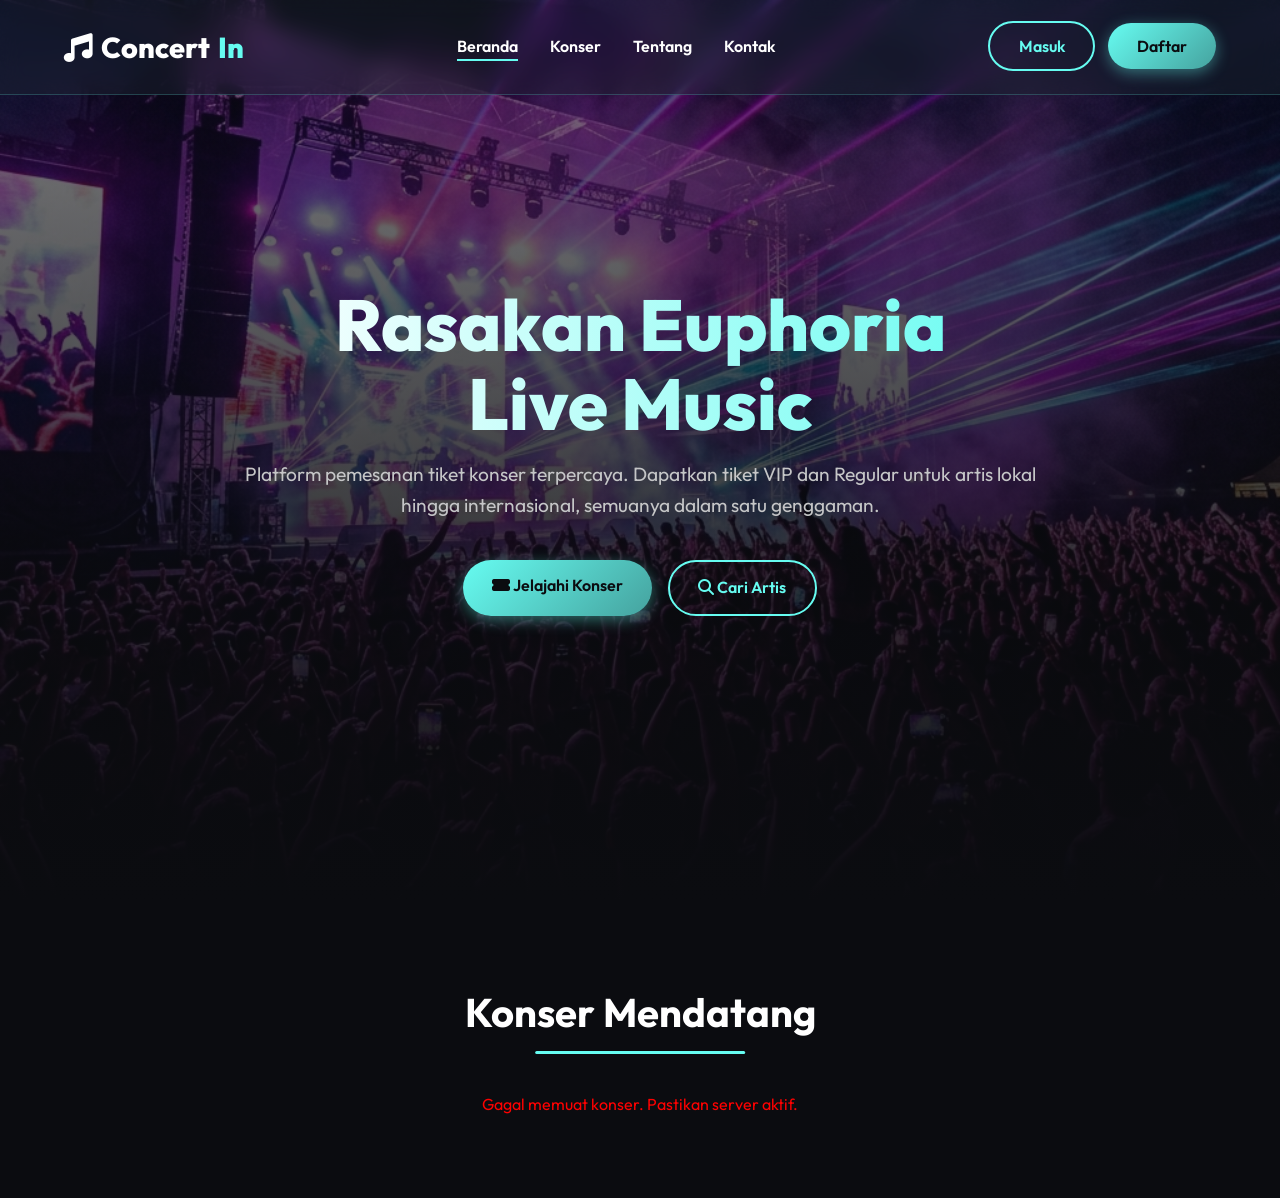
==== frontend/index.html @ efd1dac3 "Initial commit" ====
<!DOCTYPE html>
<html lang="id">
<head>
    <meta charset="UTF-8">
    <meta name="viewport" content="width=device-width, initial-scale=1.0">
    <meta name="description" content="Sistem Pemesanan Tiket Konser Terbaik. Temukan dan pesan tiket konser artis favoritmu dengan mudah dan cepat.">
    <title>ConcertIn | Book Your Next Live Experience</title>
    <link rel="stylesheet" href="styles.css">
    <!-- FontAwesome for Icons -->
    <link rel="stylesheet" href="https://cdnjs.cloudflare.com/ajax/libs/font-awesome/6.4.0/css/all.min.css">
</head>
<body>

    <!-- Navbar -->
    <nav id="navbar">
        <a href="#" class="logo">
            <i class="fas fa-music"></i> Concert<span>In</span>
        </a>
        <ul class="nav-links">
            <li><a href="#" class="active">Beranda</a></li>
            <li><a href="#concerts">Konser</a></li>
            <li><a href="tentang.html">Tentang</a></li>
            <li><a href="kontak.html">Kontak</a></li>
        </ul>
        <div class="nav-actions" id="navActions">
            <a href="login.html" class="btn btn-outline" style="margin-right: 10px;">Masuk</a>
            <a href="register.html" class="btn btn-primary">Daftar</a>
        </div>
    </nav>

    <!-- Hero Section -->
    <header class="hero">
        <img src="assets/hero.png" alt="Live Concert Audience with Neon Lights" class="hero-bg">
        <div class="hero-overlay"></div>
        <div class="hero-content">
            <h1>Rasakan Euphoria<br>Live Music</h1>
            <p>Platform pemesanan tiket konser terpercaya. Dapatkan tiket VIP dan Regular untuk artis lokal hingga internasional, semuanya dalam satu genggaman.</p>
            <div class="hero-btns">
                <a href="#concerts" class="btn btn-primary"><i class="fas fa-ticket-alt"></i> Jelajahi Konser</a>
                <a href="#" class="btn btn-outline"><i class="fas fa-search"></i> Cari Artis</a>
            </div>
        </div>
    </header>

    <!-- Main Content -->
    <main>
        <!-- Concerts Section -->
        <section id="concerts" class="concerts">
            <h2 class="section-title">Konser Mendatang</h2>
            <div class="concert-grid" id="concertGrid">
                <!-- Concert cards will be injected here by script.js -->
            </div>
        </section>
    </main>

    <script src="script.js"></script>
</body>
</html>
---- frontend/styles.css ----
@import url('https://fonts.googleapis.com/css2?family=Outfit:wght@300;400;600;700;800&display=swap');

:root {
    --bg-main: #0b0c10;
    --bg-secondary: #1f2833;
    --accent: #66fcf1;
    --accent-dark: #45a29e;
    --text-primary: #ffffff;
    --text-secondary: #c5c6c7;
    --glass-bg: rgba(31, 40, 51, 0.4);
    --glass-border: rgba(102, 252, 241, 0.2);
}

* {
    margin: 0;
    padding: 0;
    box-sizing: border-box;
}

body {
    font-family: 'Outfit', sans-serif;
    background-color: var(--bg-main);
    color: var(--text-primary);
    line-height: 1.6;
    overflow-x: hidden;
}

/* Glassmorphism Navbar */
nav {
    position: fixed;
    width: 100%;
    top: 0;
    z-index: 1000;
    padding: 1.5rem 5%;
    display: flex;
    justify-content: space-between;
    align-items: center;
    background: var(--glass-bg);
    backdrop-filter: blur(12px);
    -webkit-backdrop-filter: blur(12px);
    border-bottom: 1px solid var(--glass-border);
    transition: all 0.3s ease;
}

.logo {
    font-size: 1.8rem;
    font-weight: 800;
    color: var(--text-primary);
    text-decoration: none;
    display: flex;
    align-items: center;
    gap: 0.5rem;
}

.logo span {
    color: var(--accent);
}

.nav-links {
    display: flex;
    gap: 2rem;
    list-style: none;
}

.nav-links a {
    color: var(--text-primary);
    text-decoration: none;
    font-weight: 600;
    transition: color 0.3s ease;
    position: relative;
}

.nav-links a::after {
    content: '';
    position: absolute;
    bottom: -5px;
    left: 0;
    width: 0;
    height: 2px;
    background: var(--accent);
    transition: width 0.3s ease;
}

.nav-links a:hover::after, .nav-links a.active::after {
    width: 100%;
}

.nav-links a:hover {
    color: var(--accent);
}

.btn {
    padding: 0.8rem 1.8rem;
    border-radius: 30px;
    border: none;
    font-weight: 600;
    font-size: 1rem;
    cursor: pointer;
    transition: all 0.3s ease;
    text-decoration: none;
    font-family: 'Outfit', sans-serif;
}

.btn-primary {
    background: linear-gradient(135deg, var(--accent), var(--accent-dark));
    color: var(--bg-main);
    box-shadow: 0 4px 15px rgba(102, 252, 241, 0.4);
}

.btn-primary:hover {
    transform: translateY(-3px);
    box-shadow: 0 6px 20px rgba(102, 252, 241, 0.6);
}

.btn-outline {
    background: transparent;
    color: var(--accent);
    border: 2px solid var(--accent);
}

.btn-outline:hover {
    background: rgba(102, 252, 241, 0.1);
    transform: translateY(-3px);
}

/* Hero Section */
.hero {
    height: 100vh;
    display: flex;
    align-items: center;
    justify-content: center;
    position: relative;
    padding: 0 5%;
    overflow: hidden;
}

.hero-bg {
    position: absolute;
    top: 0;
    left: 0;
    width: 100%;
    height: 100%;
    object-fit: cover;
    z-index: -2;
    opacity: 0.7;
}

.hero-overlay {
    position: absolute;
    top: 0;
    left: 0;
    width: 100%;
    height: 100%;
    background: linear-gradient(to bottom, rgba(11, 12, 16, 0.3), var(--bg-main));
    z-index: -1;
}

.hero-content {
    max-width: 800px;
    text-align: center;
    z-index: 1;
    animation: fadeInUp 1s ease-out;
}

.hero h1 {
    font-size: 4.5rem;
    font-weight: 800;
    margin-bottom: 1rem;
    line-height: 1.1;
    background: linear-gradient(to right, #fff, var(--accent));
    -webkit-background-clip: text;
    -webkit-text-fill-color: transparent;
}

.hero p {
    font-size: 1.2rem;
    color: var(--text-secondary);
    margin-bottom: 2.5rem;
}

.hero-btns {
    display: flex;
    gap: 1rem;
    justify-content: center;
}

/* Upcoming Concerts Section */
.concerts {
    padding: 5rem 5%;
}

.section-title {
    font-size: 2.5rem;
    margin-bottom: 3rem;
    text-align: center;
    position: relative;
    display: inline-block;
    left: 50%;
    transform: translateX(-50%);
}

.section-title::after {
    content: '';
    position: absolute;
    bottom: -10px;
    left: 50%;
    transform: translateX(-50%);
    width: 60%;
    height: 3px;
    background: var(--accent);
    border-radius: 2px;
}

.concert-grid {
    display: grid;
    grid-template-columns: repeat(auto-fit, minmax(300px, 1fr));
    gap: 2rem;
}

/* Glassmorphism Card */
.concert-card {
    background: var(--glass-bg);
    border: 1px solid var(--glass-border);
    border-radius: 15px;
    padding: 2rem;
    backdrop-filter: blur(10px);
    transition: all 0.4s ease;
    position: relative;
    overflow: hidden;
    cursor: pointer;
}

.concert-card::before {
    content: '';
    position: absolute;
    top: 0;
    left: -100%;
    width: 100%;
    height: 100%;
    background: linear-gradient(90deg, transparent, rgba(255, 255, 255, 0.05), transparent);
    transition: left 0.5s ease;
}

.concert-card:hover {
    transform: translateY(-10px);
    box-shadow: 0 10px 30px rgba(0, 0, 0, 0.5);
    border-color: var(--accent);
}

.concert-card:hover::before {
    left: 100%;
}

.date-badge {
    position: absolute;
    top: 1.5rem;
    right: 1.5rem;
    background: rgba(102, 252, 241, 0.1);
    color: var(--accent);
    padding: 0.5rem 1rem;
    border-radius: 8px;
    font-weight: 700;
    font-size: 0.9rem;
    border: 1px solid var(--accent-dark);
}

.concert-genre {
    color: var(--accent-dark);
    font-size: 0.9rem;
    font-weight: 600;
    text-transform: uppercase;
    letter-spacing: 1px;
    margin-bottom: 0.5rem;
    display: block;
}

.concert-title {
    font-size: 1.8rem;
    margin-bottom: 1rem;
    color: var(--text-primary);
}

.concert-artists {
    color: var(--text-secondary);
    margin-bottom: 1.5rem;
    font-size: 1rem;
    display: flex;
    align-items: center;
    gap: 0.5rem;
}

.concert-venue {
    font-size: 0.9rem;
    color: #888;
    display: flex;
    align-items: center;
    gap: 0.5rem;
    margin-bottom: 2rem;
}

.card-footer {
    display: flex;
    justify-content: space-between;
    align-items: center;
    border-top: 1px solid rgba(255, 255, 255, 0.1);
    padding-top: 1.5rem;
}

.status {
    display: inline-block;
    padding: 0.3rem 0.8rem;
    border-radius: 20px;
    font-size: 0.8rem;
    font-weight: 600;
}

.status.upcoming {
    background: rgba(102, 252, 241, 0.1);
    color: var(--accent);
}

/* Animations */
@keyframes fadeInUp {
    from {
        opacity: 0;
        transform: translateY(30px);
    }
    to {
        opacity: 1;
        transform: translateY(0);
    }
}

/* Responsive */
@media (max-width: 768px) {
    .hero h1 {
        font-size: 3rem;
    }
    .nav-links {
        display: none; /* In a real app, add a hamburger menu */
    }
    .hero-btns {
        flex-direction: column;
    }
}

/* Auth Pages */
.auth-container {
    min-height: 100vh;
    display: flex;
    align-items: center;
    justify-content: center;
    padding: 2rem;
    position: relative;
    z-index: 1;
}
.auth-card {
    background: var(--glass-bg);
    border: 1px solid var(--glass-border);
    border-radius: 20px;
    padding: 3rem;
    width: 100%;
    max-width: 450px;
    backdrop-filter: blur(15px);
    box-shadow: 0 15px 35px rgba(0,0,0,0.5);
}
.auth-card h2 {
    font-size: 2rem;
    margin-bottom: 2rem;
    text-align: center;
    color: var(--accent);
}
.form-group {
    margin-bottom: 1.5rem;
}
.form-group label {
    display: block;
    margin-bottom: 0.5rem;
    color: var(--text-secondary);
}
.form-control {
    width: 100%;
    padding: 1rem;
    background: rgba(0,0,0,0.3);
    border: 1px solid rgba(255,255,255,0.1);
    border-radius: 10px;
    color: white;
    font-family: inherit;
    transition: all 0.3s;
}
.form-control:focus {
    outline: none;
    border-color: var(--accent);
    box-shadow: 0 0 10px rgba(102,252,241,0.2);
}

/* Detail Page */
.detail-hero {
    margin-top: 80px;
    padding: 4rem 5%;
    display: flex;
    gap: 3rem;
    background: linear-gradient(to bottom, var(--bg-secondary), var(--bg-main));
    border-bottom: 1px solid var(--glass-border);
}
.detail-info {
    flex: 1;
}
.detail-info h1 {
    font-size: 3.5rem;
    color: var(--text-primary);
    margin-bottom: 1rem;
    text-shadow: 0 2px 10px rgba(0,0,0,0.5);
}

/* Tickets / Checkout */
.checkout-grid {
    display: grid;
    grid-template-columns: 2fr 1fr;
    gap: 2rem;
    padding: 2rem 5%;
}
.summary-card, .payment-card {
    background: var(--glass-bg);
    border: 1px solid var(--glass-border);
    border-radius: 15px;
    padding: 2rem;
}

@media (max-width: 768px) {
    .checkout-grid {
        grid-template-columns: 1fr;
    }
    .detail-hero {
        flex-direction: column;
    }
}
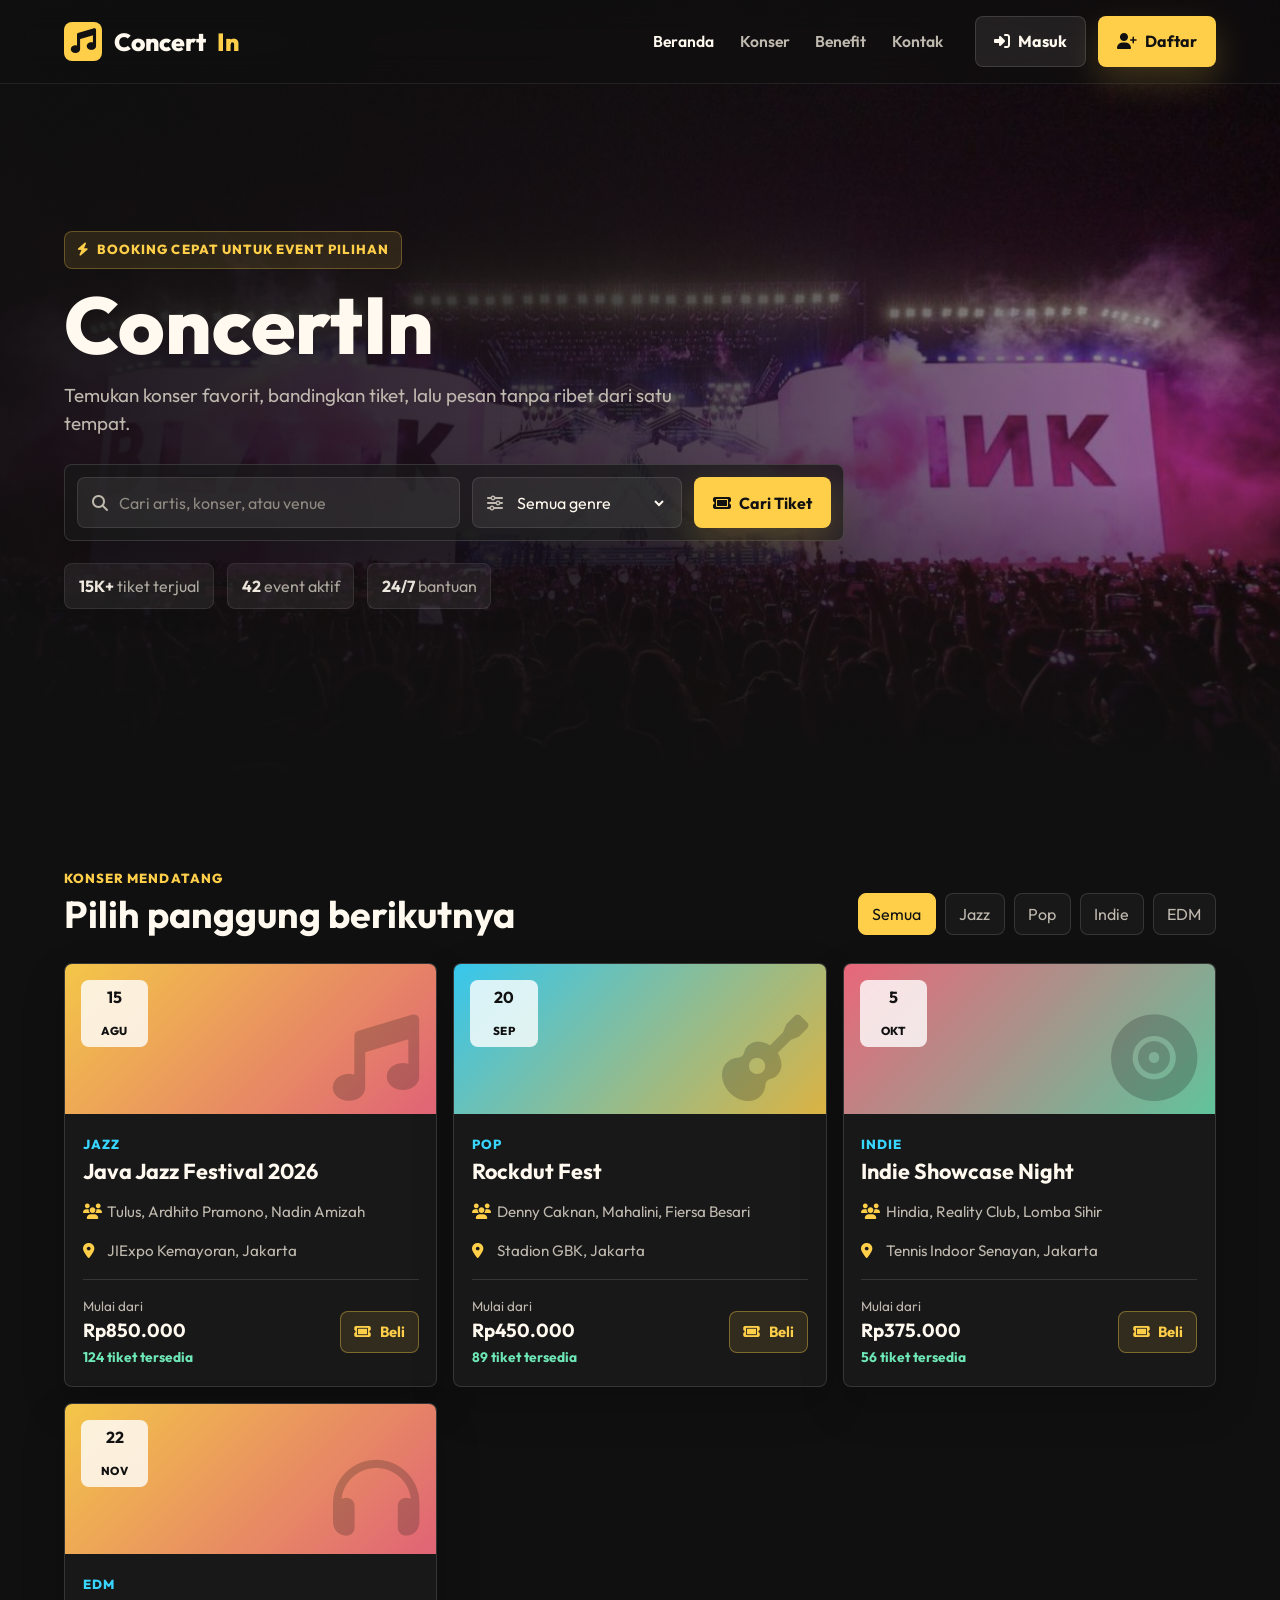
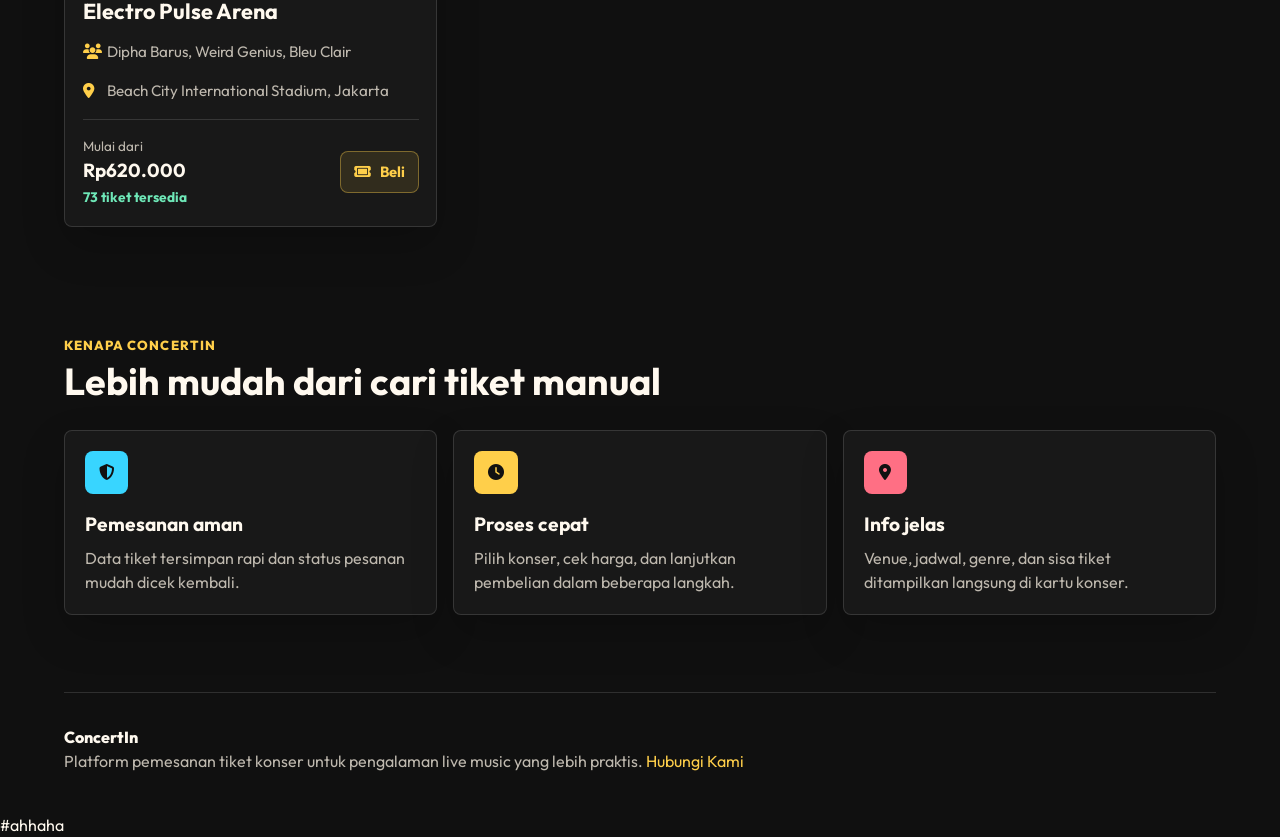
==== commit 0c3f0c7e: "baruu bauru" ====
--- a/frontend/index.html
+++ b/frontend/index.html
@@ -3,56 +3,126 @@
 <head>
     <meta charset="UTF-8">
     <meta name="viewport" content="width=device-width, initial-scale=1.0">
-    <meta name="description" content="Sistem Pemesanan Tiket Konser Terbaik. Temukan dan pesan tiket konser artis favoritmu dengan mudah dan cepat.">
-    <title>ConcertIn | Book Your Next Live Experience</title>
+    <meta name="description" content="ConcertIn membantu kamu menemukan dan memesan tiket konser dengan cepat, aman, dan nyaman.">
+    <title>ConcertIn | Tiket Konser Favoritmu</title>
     <link rel="stylesheet" href="styles.css">
-    <!-- FontAwesome for Icons -->
     <link rel="stylesheet" href="https://cdnjs.cloudflare.com/ajax/libs/font-awesome/6.4.0/css/all.min.css">
 </head>
-<body>
+<body data-page="home">
+    <nav class="site-nav" id="navbar">
+        <a href="index.html" class="logo" aria-label="ConcertIn">
+            <span class="logo-mark"><i class="fas fa-music"></i></span>
+            Concert<span>In</span>
+        </a>
 
-    <!-- Navbar -->
-    <nav id="navbar">
-        <a href="#" class="logo">
-            <i class="fas fa-music"></i> Concert<span>In</span>
-        </a>
-        <ul class="nav-links">
-            <li><a href="#" class="active">Beranda</a></li>
-            <li><a href="#concerts">Konser</a></li>
-            <li><a href="tentang.html">Tentang</a></li>
-            <li><a href="kontak.html">Kontak</a></li>
-        </ul>
-        <div class="nav-actions" id="navActions">
-            <a href="login.html" class="btn btn-outline" style="margin-right: 10px;">Masuk</a>
-            <a href="register.html" class="btn btn-primary">Daftar</a>
+        <button class="nav-toggle" id="navToggle" aria-label="Buka menu" aria-expanded="false">
+            <i class="fas fa-bars"></i>
+        </button>
+
+        <div class="nav-menu" id="navMenu">
+            <ul class="nav-links">
+                <li><a href="index.html" class="active">Beranda</a></li>
+                <li><a href="#concerts">Konser</a></li>
+                <li><a href="#benefits">Benefit</a></li>
+                <li><a href="contact.html">Kontak</a></li>
+            </ul>
+            <div class="nav-actions">
+                <!-- Dynamically rendered by NavbarRenderer -->
+                <button class="btn btn-ghost" onclick="window.location.href='login.html'">
+                    <i class="fas fa-right-to-bracket"></i> Masuk
+                </button>
+                <button class="btn btn-primary" onclick="window.location.href='register.html'">
+                    <i class="fas fa-user-plus"></i> Daftar
+                </button>
+            </div>
         </div>
     </nav>
 
-    <!-- Hero Section -->
     <header class="hero">
-        <img src="assets/hero.png" alt="Live Concert Audience with Neon Lights" class="hero-bg">
-        <div class="hero-overlay"></div>
+        <img src="assets/bp.jpg" alt="Penonton konser dengan pencahayaan panggung" class="hero-bg">
         <div class="hero-content">
-            <h1>Rasakan Euphoria<br>Live Music</h1>
-            <p>Platform pemesanan tiket konser terpercaya. Dapatkan tiket VIP dan Regular untuk artis lokal hingga internasional, semuanya dalam satu genggaman.</p>
-            <div class="hero-btns">
-                <a href="#concerts" class="btn btn-primary"><i class="fas fa-ticket-alt"></i> Jelajahi Konser</a>
-                <a href="#" class="btn btn-outline"><i class="fas fa-search"></i> Cari Artis</a>
+            <p class="eyebrow"><i class="fas fa-bolt"></i> Booking cepat untuk event pilihan</p>
+            <h1>ConcertIn</h1>
+            <p class="hero-copy">Temukan konser favorit, bandingkan tiket, lalu pesan tanpa ribet dari satu tempat.</p>
+
+            <form class="search-panel" id="searchForm">
+                <label class="sr-only" for="searchInput">Cari artis atau konser</label>
+                <div class="field field-wide">
+                    <i class="fas fa-magnifying-glass"></i>
+                    <input id="searchInput" type="search" placeholder="Cari artis, konser, atau venue">
+                </div>
+
+                <label class="sr-only" for="genreFilter">Genre</label>
+                <div class="field">
+                    <i class="fas fa-sliders"></i>
+                    <select id="genreFilter">
+                        <option value="all">Semua genre</option>
+                    </select>
+                </div>
+
+                <button class="btn btn-primary" type="submit">
+                    <i class="fas fa-ticket"></i>
+                    Cari Tiket
+                </button>
+            </form>
+
+            <div class="hero-stats" aria-label="Ringkasan ConcertIn">
+                <span><strong>15K+</strong> tiket terjual</span>
+                <span><strong>42</strong> event aktif</span>
+                <span><strong>24/7</strong> bantuan</span>
             </div>
         </div>
     </header>
 
-    <!-- Main Content -->
     <main>
-        <!-- Concerts Section -->
-        <section id="concerts" class="concerts">
-            <h2 class="section-title">Konser Mendatang</h2>
-            <div class="concert-grid" id="concertGrid">
-                <!-- Concert cards will be injected here by script.js -->
+        <section id="concerts" class="section concerts">
+            <div class="section-header">
+                <div>
+                    <p class="section-kicker">Konser Mendatang</p>
+                    <h2>Pilih panggung berikutnya</h2>
+                </div>
+                <div class="filter-tabs" id="filterTabs" aria-label="Filter genre konser"></div>
+            </div>
+
+            <div class="concert-grid" id="concertGrid"></div>
+            <p class="empty-state" id="emptyState">Konser tidak ditemukan. Coba kata kunci atau genre lain.</p>
+        </section>
+
+        <section id="benefits" class="section benefits">
+            <div class="section-header">
+                <div>
+                    <p class="section-kicker">Kenapa ConcertIn</p>
+                    <h2>Lebih mudah dari cari tiket manual</h2>
+                </div>
+            </div>
+
+            <div class="benefit-grid">
+                <article>
+                    <i class="fas fa-shield-halved"></i>
+                    <h3>Pemesanan aman</h3>
+                    <p>Data tiket tersimpan rapi dan status pesanan mudah dicek kembali.</p>
+                </article>
+                <article>
+                    <i class="fas fa-clock"></i>
+                    <h3>Proses cepat</h3>
+                    <p>Pilih konser, cek harga, dan lanjutkan pembelian dalam beberapa langkah.</p>
+                </article>
+                <article>
+                    <i class="fas fa-location-dot"></i>
+                    <h3>Info jelas</h3>
+                    <p>Venue, jadwal, genre, dan sisa tiket ditampilkan langsung di kartu konser.</p>
+                </article>
             </div>
         </section>
     </main>
 
+    <footer id="contact">
+        <span>ConcertIn</span>
+        <p>Platform pemesanan tiket konser untuk pengalaman live music yang lebih praktis. <a href="contact.html">Hubungi Kami</a></p>
+    </footer>
+
     <script src="script.js"></script>
 </body>
 </html>
+
+#ahhaha
--- a/frontend/styles.css
+++ b/frontend/styles.css
@@ -1,437 +1,232 @@
-@import url('https://fonts.googleapis.com/css2?family=Outfit:wght@300;400;600;700;800&display=swap');
+@import url('https://fonts.googleapis.com/css2?family=Outfit:wght@300;400;500;600;700;800&display=swap');
 
 :root {
-    --bg-main: #0b0c10;
-    --bg-secondary: #1f2833;
-    --accent: #66fcf1;
-    --accent-dark: #45a29e;
-    --text-primary: #ffffff;
-    --text-secondary: #c5c6c7;
-    --glass-bg: rgba(31, 40, 51, 0.4);
-    --glass-border: rgba(102, 252, 241, 0.2);
+    --bg: #101010;
+    --surface: #181818;
+    --surface-soft: rgba(24, 24, 24, 0.76);
+    --surface-strong: #22201d;
+    --line: rgba(255, 255, 255, 0.13);
+    --border: rgba(255, 255, 255, 0.13);
+    --text: #fff9ef;
+    --text-secondary: #beb8ae;
+    --muted: #beb8ae;
+    --primary: #ffcf4a;
+    --accent: #ffcf4a;
+    --accent-2: #38d5ff;
+    --accent-3: #ff6f84;
+    --success: #6ee7b7;
+    --danger: #ff6f84;
+    --shadow: 0 24px 60px rgba(0, 0, 0, 0.36);
+    --shadow-md: 0 12px 32px rgba(0,0,0,0.28);
+    --radius-md: 8px;
+    --radius-lg: 12px;
 }
 
-* {
-    margin: 0;
-    padding: 0;
-    box-sizing: border-box;
+*{box-sizing:border-box;margin:0;padding:0}
+html{scroll-behavior:smooth}
+body{min-height:100vh;background:var(--bg);color:var(--text);font-family:'Outfit',sans-serif;line-height:1.5;overflow-x:hidden}
+button,input,select,textarea{font:inherit}
+button,a{-webkit-tap-highlight-color:transparent}
+a{color:var(--accent);text-decoration:none}
+a:hover{text-decoration:underline}
+
+.sr-only{position:absolute;width:1px;height:1px;padding:0;margin:-1px;overflow:hidden;clip:rect(0,0,0,0);white-space:nowrap;border:0}
+
+/* ── NAV ─────────────────────────────── */
+.site-nav{position:fixed;inset:0 0 auto;z-index:20;display:flex;align-items:center;justify-content:space-between;gap:1.25rem;padding:1rem 5%;background:rgba(16,16,16,0.58);border-bottom:1px solid rgba(255,255,255,0.08);backdrop-filter:blur(16px);transition:background .24s,box-shadow .24s}
+.site-nav.scrolled{background:rgba(16,16,16,0.92);box-shadow:0 12px 32px rgba(0,0,0,0.28)}
+.logo,.nav-links a,.btn{color:inherit;text-decoration:none}
+.logo{display:inline-flex;align-items:center;gap:.7rem;font-size:1.55rem;font-weight:800}
+.logo>span:not(.logo-mark){color:var(--accent)}
+.logo .logo-mark{display:grid;place-items:center;width:2.4rem;height:2.4rem;color:#111;background:var(--accent);border-radius:8px}
+.btn-back-nav{display:grid;place-items:center;width:2.4rem;height:2.4rem;border-radius:50%;background:rgba(255,255,255,0.08);color:var(--text);text-decoration:none;transition:background .2s,color .2s;flex-shrink:0}
+.btn-back-nav:hover{background:var(--accent);color:#111}
+.nav-menu{display:flex;align-items:center;gap:2rem}
+.nav-links,.nav-actions,.hero-stats,.filter-tabs,.card-meta,.ticket-row{display:flex;align-items:center}
+.nav-links{gap:1.6rem;list-style:none}
+.nav-links a{color:var(--muted);font-size:.98rem;font-weight:600;transition:color .2s}
+.nav-links a:hover,.nav-links a.active{color:var(--text)}
+.nav-actions{gap:.75rem}
+.nav-toggle{display:none;width:2.7rem;height:2.7rem;color:var(--text);background:rgba(255,255,255,0.08);border:1px solid var(--line);border-radius:8px;cursor:pointer}
+
+/* User greeting in nav */
+.nav-user{display:flex;align-items:center;gap:.75rem}
+.nav-user-name{color:var(--accent);font-weight:600;font-size:.95rem}
+
+/* ── BUTTONS ─────────────────────────── */
+.btn{display:inline-flex;align-items:center;justify-content:center;gap:.55rem;min-height:2.8rem;padding:.78rem 1.1rem;border:1px solid transparent;border-radius:8px;font-weight:700;cursor:pointer;transition:transform .2s,border-color .2s,background .2s}
+.btn:hover{transform:translateY(-2px)}
+.btn-primary{color:#111;background:var(--accent);box-shadow:0 14px 34px rgba(255,207,74,0.2)}
+.btn-ghost{color:var(--text);background:rgba(255,255,255,0.08);border-color:var(--line)}
+.btn-soft{color:var(--accent);background:rgba(255,207,74,0.11);border-color:rgba(255,207,74,0.38)}
+.btn-danger{color:#fff;background:var(--danger);border-color:var(--danger)}
+.btn-success{color:#111;background:var(--success);border-color:var(--success)}
+.btn-sm{min-height:2.4rem;padding:.56rem .82rem;font-size:.92rem}
+.btn-block{width:100%;justify-content:center;padding:1rem;font-size:1.1rem}
+.btn:disabled{opacity:.5;cursor:not-allowed;transform:none}
+
+/* ── HERO ────────────────────────────── */
+.hero{position:relative;display:flex;align-items:center;min-height:88svh;padding:7rem 5% 4rem;overflow:hidden;isolation:isolate}
+.hero-bg{position:absolute;inset:0;z-index:-2;width:100%;height:100%;object-fit:cover}
+.hero::after{content:'';position:absolute;inset:0;z-index:-1;background:linear-gradient(90deg,rgba(16,16,16,0.94) 0%,rgba(16,16,16,0.75) 48%,rgba(16,16,16,0.3) 100%),linear-gradient(0deg,var(--bg) 0%,rgba(16,16,16,0.08) 40%)}
+.hero-content{width:min(100%,780px);animation:fadeInUp .72s ease both}
+.eyebrow,.section-kicker,.genre-pill{color:var(--accent);font-size:.82rem;font-weight:800;letter-spacing:.08em;text-transform:uppercase}
+.eyebrow{display:inline-flex;align-items:center;gap:.5rem;margin-bottom:1rem;padding:.52rem .75rem;background:rgba(255,207,74,0.11);border:1px solid rgba(255,207,74,0.28);border-radius:8px}
+.hero h1{margin-bottom:1rem;font-size:5rem;line-height:1;font-weight:800}
+.hero-copy{width:min(100%,640px);color:var(--muted);font-size:1.18rem;margin-bottom:1.65rem}
+
+/* ── SEARCH ──────────────────────────── */
+.search-panel{display:grid;grid-template-columns:minmax(240px,1fr) minmax(170px,.55fr) auto;gap:.75rem;width:min(100%,900px);padding:.75rem;background:var(--surface-soft);border:1px solid var(--line);border-radius:8px;box-shadow:var(--shadow);backdrop-filter:blur(16px)}
+.field{display:flex;align-items:center;gap:.65rem;min-height:3.1rem;padding:0 .9rem;color:var(--muted);background:rgba(255,255,255,0.07);border:1px solid rgba(255,255,255,0.1);border-radius:8px}
+.field input,.field select{width:100%;color:var(--text);background:transparent;border:0;outline:0}
+.field select option{color:#111}
+.field input::placeholder{color:#8f8a82}
+.hero-stats{flex-wrap:wrap;gap:.8rem;margin-top:1.4rem;color:var(--muted)}
+.hero-stats span{padding:.62rem .85rem;background:rgba(255,255,255,0.07);border:1px solid rgba(255,255,255,0.09);border-radius:8px}
+.hero-stats strong{color:var(--text)}
+
+/* ── SECTIONS ────────────────────────── */
+.section{width:min(1180px,90%);margin:0 auto;padding:4.8rem 0}
+.section-header{display:flex;align-items:end;justify-content:space-between;gap:1.5rem;margin-bottom:1.7rem}
+.section h2{margin-top:.35rem;font-size:2.35rem;line-height:1.1}
+.filter-tabs{flex-wrap:wrap;justify-content:flex-end;gap:.55rem}
+.filter-tab{min-height:2.4rem;padding:.5rem .85rem;color:var(--muted);background:var(--surface);border:1px solid var(--line);border-radius:8px;cursor:pointer}
+.filter-tab.active{color:#111;background:var(--accent);border-color:var(--accent)}
+
+/* ── CONCERT GRID ────────────────────── */
+.concert-grid{display:grid;grid-template-columns:repeat(3,minmax(0,1fr));gap:1rem}
+.concert-card,.benefit-grid article{background:var(--surface);border:1px solid var(--line);border-radius:8px;box-shadow:0 18px 44px rgba(0,0,0,0.2)}
+.concert-card{display:grid;min-height:100%;overflow:hidden;transition:transform .2s,border-color .2s}
+.concert-card:hover{transform:translateY(-5px);border-color:rgba(255,207,74,0.55)}
+.card-top{position:relative;min-height:150px;padding:1rem;background:linear-gradient(135deg,rgba(255,207,74,0.95),rgba(255,111,132,0.86)),var(--surface-strong)}
+.card-top.alt-1{background:linear-gradient(135deg,rgba(56,213,255,0.92),rgba(255,207,74,0.84)),var(--surface-strong)}
+.card-top.alt-2{background:linear-gradient(135deg,rgba(255,111,132,0.9),rgba(110,231,183,0.82)),var(--surface-strong)}
+.card-top i{position:absolute;right:1.1rem;bottom:.75rem;color:rgba(17,17,17,0.22);font-size:5.4rem}
+.concert-date{display:inline-grid;place-items:center;width:4.2rem;min-height:4.2rem;color:#111;background:rgba(255,255,255,0.8);border-radius:8px;font-weight:800;text-align:center;line-height:1.05}
+.concert-date small{font-size:.72rem;letter-spacing:.05em;text-transform:uppercase}
+.card-body{display:grid;gap:1rem;padding:1.1rem}
+.genre-pill{color:var(--accent-2)}
+.concert-title{margin-top:.25rem;font-size:1.35rem;line-height:1.2}
+.card-meta{align-items:flex-start;gap:.55rem;color:var(--muted);font-size:.95rem}
+.card-meta i{width:1rem;margin-top:.18rem;color:var(--accent)}
+.ticket-row{justify-content:space-between;gap:.75rem;padding-top:1rem;border-top:1px solid var(--line)}
+.price{display:grid;color:var(--muted);font-size:.84rem}
+.price strong{color:var(--text);font-size:1.18rem}
+.availability{color:var(--success);font-size:.86rem;font-weight:700}
+.empty-state{display:none;margin-top:1rem;padding:1rem;color:var(--muted);background:var(--surface);border:1px solid var(--line);border-radius:8px}
+.empty-state.show{display:block}
+
+/* ── BENEFITS ────────────────────────── */
+.benefits{padding-top:2rem}
+.benefit-grid{display:grid;grid-template-columns:repeat(3,minmax(0,1fr));gap:1rem}
+.benefit-grid article{padding:1.25rem}
+.benefit-grid i{display:grid;place-items:center;width:2.7rem;height:2.7rem;margin-bottom:1rem;color:#111;background:var(--accent-2);border-radius:8px}
+.benefit-grid article:nth-child(2) i{background:var(--accent)}
+.benefit-grid article:nth-child(3) i{background:var(--accent-3)}
+.benefit-grid h3{margin-bottom:.45rem;font-size:1.2rem}
+.benefit-grid p,footer p{color:var(--muted)}
+
+/* ── FOOTER ──────────────────────────── */
+footer{width:min(1180px,90%);margin:0 auto;padding:2rem 0 2.5rem;color:var(--muted);border-top:1px solid var(--line)}
+footer span{color:var(--text);font-weight:800}
+
+/* ── AUTH PAGES ───────────────────────── */
+.auth-container{max-width:400px;margin:100px auto;padding:2rem;background:var(--surface);border-radius:var(--radius-lg);box-shadow:var(--shadow-md);border:1px solid var(--border);animation:fadeInUp .5s ease both}
+.auth-container h2{text-align:center;margin-bottom:1.5rem}
+.auth-container .field{margin-bottom:1rem;width:100%}
+.auth-container input{width:100%;padding-left:2.5rem}
+.auth-container .btn{width:100%;justify-content:center;margin-top:1rem}
+.auth-container p{text-align:center;margin-top:1rem;color:var(--text-secondary)}
+
+/* ── BOOKING PAGE ────────────────────── */
+.booking-container{max-width:600px;margin:100px auto;padding:2rem;background:var(--surface);border-radius:var(--radius-lg);box-shadow:var(--shadow-md);border:1px solid var(--border);animation:fadeInUp .5s ease both}
+.booking-container h2{margin-bottom:.5rem}
+.booking-container .concert-name{color:var(--primary);font-size:1.5rem;margin-bottom:2rem;font-weight:600}
+.field-group{margin-bottom:1.5rem}
+.field-group label{display:block;margin-bottom:.5rem;font-weight:500}
+.field-group select,.field-group input{width:100%;padding:.8rem;border-radius:var(--radius-md);border:1px solid var(--border);background:var(--bg);color:var(--text)}
+.summary{background:var(--bg);padding:1.5rem;border-radius:var(--radius-md);margin-bottom:1.5rem}
+.summary p{display:flex;justify-content:space-between;margin-bottom:.5rem}
+.summary .total{font-weight:700;font-size:1.2rem;color:var(--primary);border-top:1px solid var(--border);padding-top:.5rem;margin-top:.5rem}
+
+/* ── CONTACT PAGE ────────────────────── */
+.contact-page{max-width:700px;margin:100px auto;padding:2rem;animation:fadeInUp .5s ease both}
+.contact-page h1{font-size:2.5rem;margin-bottom:.5rem}
+.contact-page .subtitle{color:var(--muted);font-size:1.1rem;margin-bottom:2.5rem}
+.contact-card{background:var(--surface);border:1px solid var(--border);border-radius:var(--radius-lg);padding:2rem;margin-bottom:1.5rem;transition:border-color .2s}
+.contact-card:hover{border-color:rgba(255,207,74,0.4)}
+.contact-card-header{display:flex;align-items:center;gap:1rem;margin-bottom:1rem}
+.contact-card-header i{font-size:1.5rem;color:var(--accent);width:3rem;height:3rem;display:grid;place-items:center;background:rgba(255,207,74,0.1);border-radius:var(--radius-md)}
+.contact-card h3{font-size:1.2rem}
+.contact-card p{color:var(--muted);line-height:1.7}
+.contact-card a{color:var(--accent);font-weight:600}
+
+/* ── MY ORDERS PAGE ──────────────────── */
+.orders-page{max-width:800px;margin:100px auto;padding:2rem;animation:fadeInUp .5s ease both}
+.orders-page h1{font-size:2.2rem;margin-bottom:1.5rem}
+.order-card{background:var(--surface);border:1px solid var(--border);border-radius:var(--radius-lg);padding:1.5rem;margin-bottom:1rem;transition:border-color .2s}
+.order-card:hover{border-color:rgba(255,207,74,0.3)}
+.order-header{display:flex;justify-content:space-between;align-items:center;margin-bottom:1rem}
+.order-header h3{font-size:1.15rem}
+.order-status{padding:.3rem .8rem;border-radius:20px;font-size:.8rem;font-weight:700;text-transform:uppercase}
+.order-status.pending{background:rgba(255,207,74,0.15);color:var(--accent)}
+.order-status.paid{background:rgba(110,231,183,0.15);color:var(--success)}
+.order-status.cancelled{background:rgba(255,111,132,0.15);color:var(--danger)}
+.order-details{display:grid;grid-template-columns:1fr 1fr;gap:.5rem;color:var(--muted);font-size:.95rem;margin-bottom:1rem}
+.order-details span:nth-child(even){text-align:right;color:var(--text)}
+.order-actions{display:flex;gap:.75rem;padding-top:1rem;border-top:1px solid var(--border)}
+
+/* ── TOAST ────────────────────────────── */
+.toast-container{position:fixed;top:5rem;right:1.5rem;z-index:100;display:flex;flex-direction:column;gap:.5rem}
+.toast{padding:1rem 1.5rem;border-radius:var(--radius-md);font-weight:600;font-size:.95rem;animation:slideIn .3s ease;box-shadow:var(--shadow-md);max-width:380px}
+.toast.success{background:rgba(110,231,183,0.15);border:1px solid var(--success);color:var(--success)}
+.toast.error{background:rgba(255,111,132,0.15);border:1px solid var(--danger);color:var(--danger)}
+.toast.info{background:rgba(56,213,255,0.15);border:1px solid var(--accent-2);color:var(--accent-2)}
+
+/* ── LOGIN GUARD MODAL ───────────────── */
+.modal-overlay{position:fixed;inset:0;z-index:50;display:none;place-items:center;background:rgba(0,0,0,0.7);backdrop-filter:blur(6px)}
+.modal-overlay.active{display:grid}
+.modal{background:var(--surface);border:1px solid var(--border);border-radius:var(--radius-lg);padding:2.5rem;max-width:420px;width:90%;text-align:center;animation:fadeInUp .4s ease both}
+.modal i.modal-icon{font-size:3rem;color:var(--accent);margin-bottom:1rem}
+.modal h2{margin-bottom:.5rem;font-size:1.5rem}
+.modal p{color:var(--muted);margin-bottom:1.5rem}
+.modal-actions{display:flex;gap:.75rem;justify-content:center}
+
+/* ── LOADING SPINNER ─────────────────── */
+.spinner{width:2rem;height:2rem;border:3px solid var(--line);border-top-color:var(--accent);border-radius:50%;animation:spin .6s linear infinite;margin:2rem auto}
+
+/* ── ANIMATIONS ──────────────────────── */
+@keyframes fadeInUp{from{opacity:0;transform:translateY(18px)}to{opacity:1;transform:translateY(0)}}
+@keyframes slideIn{from{opacity:0;transform:translateX(30px)}to{opacity:1;transform:translateX(0)}}
+@keyframes spin{to{transform:rotate(360deg)}}
+
+/* ── RESPONSIVE ──────────────────────── */
+@media(max-width:960px){
+    .nav-toggle{display:grid;place-items:center}
+    .nav-menu{position:absolute;top:calc(100% + .7rem);right:5%;display:none;width:min(22rem,90vw);padding:1rem;background:rgba(24,24,24,0.96);border:1px solid var(--line);border-radius:8px;box-shadow:var(--shadow)}
+    .nav-menu.open,.nav-links,.nav-actions{display:grid}
+    .nav-menu.open{gap:1rem}
+    .nav-links,.nav-actions{width:100%}
+    .nav-actions .btn{width:100%}
+    .hero h1{font-size:4rem}
+    .search-panel,.concert-grid,.benefit-grid{grid-template-columns:1fr}
+    .section-header{align-items:flex-start;flex-direction:column}
+    .filter-tabs{justify-content:flex-start}
+    .order-details{grid-template-columns:1fr}
+    .order-details span:nth-child(even){text-align:left}
 }
-
-body {
-    font-family: 'Outfit', sans-serif;
-    background-color: var(--bg-main);
-    color: var(--text-primary);
-    line-height: 1.6;
-    overflow-x: hidden;
+@media(max-width:640px){
+    .site-nav{padding:.8rem 1rem}
+    .logo{font-size:1.28rem}
+    .logo-mark{width:2.1rem;height:2.1rem}
+    .hero{min-height:auto;padding:6rem 1rem 3rem}
+    .hero h1{font-size:3.15rem}
+    .hero-copy{font-size:1rem}
+    .search-panel{padding:.65rem}
+    .section{width:calc(100% - 2rem);padding:3.25rem 0}
+    .section h2{font-size:1.9rem}
+    .ticket-row,footer{align-items:flex-start;flex-direction:column}
+    .ticket-row .btn{width:100%}
+    .contact-page,.orders-page,.auth-container,.booking-container{margin-top:80px;margin-left:1rem;margin-right:1rem}
+    .modal-actions{flex-direction:column}
 }
-
-/* Glassmorphism Navbar */
-nav {
-    position: fixed;
-    width: 100%;
-    top: 0;
-    z-index: 1000;
-    padding: 1.5rem 5%;
-    display: flex;
-    justify-content: space-between;
-    align-items: center;
-    background: var(--glass-bg);
-    backdrop-filter: blur(12px);
-    -webkit-backdrop-filter: blur(12px);
-    border-bottom: 1px solid var(--glass-border);
-    transition: all 0.3s ease;
-}
-
-.logo {
-    font-size: 1.8rem;
-    font-weight: 800;
-    color: var(--text-primary);
-    text-decoration: none;
-    display: flex;
-    align-items: center;
-    gap: 0.5rem;
-}
-
-.logo span {
-    color: var(--accent);
-}
-
-.nav-links {
-    display: flex;
-    gap: 2rem;
-    list-style: none;
-}
-
-.nav-links a {
-    color: var(--text-primary);
-    text-decoration: none;
-    font-weight: 600;
-    transition: color 0.3s ease;
-    position: relative;
-}
-
-.nav-links a::after {
-    content: '';
-    position: absolute;
-    bottom: -5px;
-    left: 0;
-    width: 0;
-    height: 2px;
-    background: var(--accent);
-    transition: width 0.3s ease;
-}
-
-.nav-links a:hover::after, .nav-links a.active::after {
-    width: 100%;
-}
-
-.nav-links a:hover {
-    color: var(--accent);
-}
-
-.btn {
-    padding: 0.8rem 1.8rem;
-    border-radius: 30px;
-    border: none;
-    font-weight: 600;
-    font-size: 1rem;
-    cursor: pointer;
-    transition: all 0.3s ease;
-    text-decoration: none;
-    font-family: 'Outfit', sans-serif;
-}
-
-.btn-primary {
-    background: linear-gradient(135deg, var(--accent), var(--accent-dark));
-    color: var(--bg-main);
-    box-shadow: 0 4px 15px rgba(102, 252, 241, 0.4);
-}
-
-.btn-primary:hover {
-    transform: translateY(-3px);
-    box-shadow: 0 6px 20px rgba(102, 252, 241, 0.6);
-}
-
-.btn-outline {
-    background: transparent;
-    color: var(--accent);
-    border: 2px solid var(--accent);
-}
-
-.btn-outline:hover {
-    background: rgba(102, 252, 241, 0.1);
-    transform: translateY(-3px);
-}
-
-/* Hero Section */
-.hero {
-    height: 100vh;
-    display: flex;
-    align-items: center;
-    justify-content: center;
-    position: relative;
-    padding: 0 5%;
-    overflow: hidden;
-}
-
-.hero-bg {
-    position: absolute;
-    top: 0;
-    left: 0;
-    width: 100%;
-    height: 100%;
-    object-fit: cover;
-    z-index: -2;
-    opacity: 0.7;
-}
-
-.hero-overlay {
-    position: absolute;
-    top: 0;
-    left: 0;
-    width: 100%;
-    height: 100%;
-    background: linear-gradient(to bottom, rgba(11, 12, 16, 0.3), var(--bg-main));
-    z-index: -1;
-}
-
-.hero-content {
-    max-width: 800px;
-    text-align: center;
-    z-index: 1;
-    animation: fadeInUp 1s ease-out;
-}
-
-.hero h1 {
-    font-size: 4.5rem;
-    font-weight: 800;
-    margin-bottom: 1rem;
-    line-height: 1.1;
-    background: linear-gradient(to right, #fff, var(--accent));
-    -webkit-background-clip: text;
-    -webkit-text-fill-color: transparent;
-}
-
-.hero p {
-    font-size: 1.2rem;
-    color: var(--text-secondary);
-    margin-bottom: 2.5rem;
-}
-
-.hero-btns {
-    display: flex;
-    gap: 1rem;
-    justify-content: center;
-}
-
-/* Upcoming Concerts Section */
-.concerts {
-    padding: 5rem 5%;
-}
-
-.section-title {
-    font-size: 2.5rem;
-    margin-bottom: 3rem;
-    text-align: center;
-    position: relative;
-    display: inline-block;
-    left: 50%;
-    transform: translateX(-50%);
-}
-
-.section-title::after {
-    content: '';
-    position: absolute;
-    bottom: -10px;
-    left: 50%;
-    transform: translateX(-50%);
-    width: 60%;
-    height: 3px;
-    background: var(--accent);
-    border-radius: 2px;
-}
-
-.concert-grid {
-    display: grid;
-    grid-template-columns: repeat(auto-fit, minmax(300px, 1fr));
-    gap: 2rem;
-}
-
-/* Glassmorphism Card */
-.concert-card {
-    background: var(--glass-bg);
-    border: 1px solid var(--glass-border);
-    border-radius: 15px;
-    padding: 2rem;
-    backdrop-filter: blur(10px);
-    transition: all 0.4s ease;
-    position: relative;
-    overflow: hidden;
-    cursor: pointer;
-}
-
-.concert-card::before {
-    content: '';
-    position: absolute;
-    top: 0;
-    left: -100%;
-    width: 100%;
-    height: 100%;
-    background: linear-gradient(90deg, transparent, rgba(255, 255, 255, 0.05), transparent);
-    transition: left 0.5s ease;
-}
-
-.concert-card:hover {
-    transform: translateY(-10px);
-    box-shadow: 0 10px 30px rgba(0, 0, 0, 0.5);
-    border-color: var(--accent);
-}
-
-.concert-card:hover::before {
-    left: 100%;
-}
-
-.date-badge {
-    position: absolute;
-    top: 1.5rem;
-    right: 1.5rem;
-    background: rgba(102, 252, 241, 0.1);
-    color: var(--accent);
-    padding: 0.5rem 1rem;
-    border-radius: 8px;
-    font-weight: 700;
-    font-size: 0.9rem;
-    border: 1px solid var(--accent-dark);
-}
-
-.concert-genre {
-    color: var(--accent-dark);
-    font-size: 0.9rem;
-    font-weight: 600;
-    text-transform: uppercase;
-    letter-spacing: 1px;
-    margin-bottom: 0.5rem;
-    display: block;
-}
-
-.concert-title {
-    font-size: 1.8rem;
-    margin-bottom: 1rem;
-    color: var(--text-primary);
-}
-
-.concert-artists {
-    color: var(--text-secondary);
-    margin-bottom: 1.5rem;
-    font-size: 1rem;
-    display: flex;
-    align-items: center;
-    gap: 0.5rem;
-}
-
-.concert-venue {
-    font-size: 0.9rem;
-    color: #888;
-    display: flex;
-    align-items: center;
-    gap: 0.5rem;
-    margin-bottom: 2rem;
-}
-
-.card-footer {
-    display: flex;
-    justify-content: space-between;
-    align-items: center;
-    border-top: 1px solid rgba(255, 255, 255, 0.1);
-    padding-top: 1.5rem;
-}
-
-.status {
-    display: inline-block;
-    padding: 0.3rem 0.8rem;
-    border-radius: 20px;
-    font-size: 0.8rem;
-    font-weight: 600;
-}
-
-.status.upcoming {
-    background: rgba(102, 252, 241, 0.1);
-    color: var(--accent);
-}
-
-/* Animations */
-@keyframes fadeInUp {
-    from {
-        opacity: 0;
-        transform: translateY(30px);
-    }
-    to {
-        opacity: 1;
-        transform: translateY(0);
-    }
-}
-
-/* Responsive */
-@media (max-width: 768px) {
-    .hero h1 {
-        font-size: 3rem;
-    }
-    .nav-links {
-        display: none; /* In a real app, add a hamburger menu */
-    }
-    .hero-btns {
-        flex-direction: column;
-    }
-}
-
-/* Auth Pages */
-.auth-container {
-    min-height: 100vh;
-    display: flex;
-    align-items: center;
-    justify-content: center;
-    padding: 2rem;
-    position: relative;
-    z-index: 1;
-}
-.auth-card {
-    background: var(--glass-bg);
-    border: 1px solid var(--glass-border);
-    border-radius: 20px;
-    padding: 3rem;
-    width: 100%;
-    max-width: 450px;
-    backdrop-filter: blur(15px);
-    box-shadow: 0 15px 35px rgba(0,0,0,0.5);
-}
-.auth-card h2 {
-    font-size: 2rem;
-    margin-bottom: 2rem;
-    text-align: center;
-    color: var(--accent);
-}
-.form-group {
-    margin-bottom: 1.5rem;
-}
-.form-group label {
-    display: block;
-    margin-bottom: 0.5rem;
-    color: var(--text-secondary);
-}
-.form-control {
-    width: 100%;
-    padding: 1rem;
-    background: rgba(0,0,0,0.3);
-    border: 1px solid rgba(255,255,255,0.1);
-    border-radius: 10px;
-    color: white;
-    font-family: inherit;
-    transition: all 0.3s;
-}
-.form-control:focus {
-    outline: none;
-    border-color: var(--accent);
-    box-shadow: 0 0 10px rgba(102,252,241,0.2);
-}
-
-/* Detail Page */
-.detail-hero {
-    margin-top: 80px;
-    padding: 4rem 5%;
-    display: flex;
-    gap: 3rem;
-    background: linear-gradient(to bottom, var(--bg-secondary), var(--bg-main));
-    border-bottom: 1px solid var(--glass-border);
-}
-.detail-info {
-    flex: 1;
-}
-.detail-info h1 {
-    font-size: 3.5rem;
-    color: var(--text-primary);
-    margin-bottom: 1rem;
-    text-shadow: 0 2px 10px rgba(0,0,0,0.5);
-}
-
-/* Tickets / Checkout */
-.checkout-grid {
-    display: grid;
-    grid-template-columns: 2fr 1fr;
-    gap: 2rem;
-    padding: 2rem 5%;
-}
-.summary-card, .payment-card {
-    background: var(--glass-bg);
-    border: 1px solid var(--glass-border);
-    border-radius: 15px;
-    padding: 2rem;
-}
-
-@media (max-width: 768px) {
-    .checkout-grid {
-        grid-template-columns: 1fr;
-    }
-    .detail-hero {
-        flex-direction: column;
-    }
-}
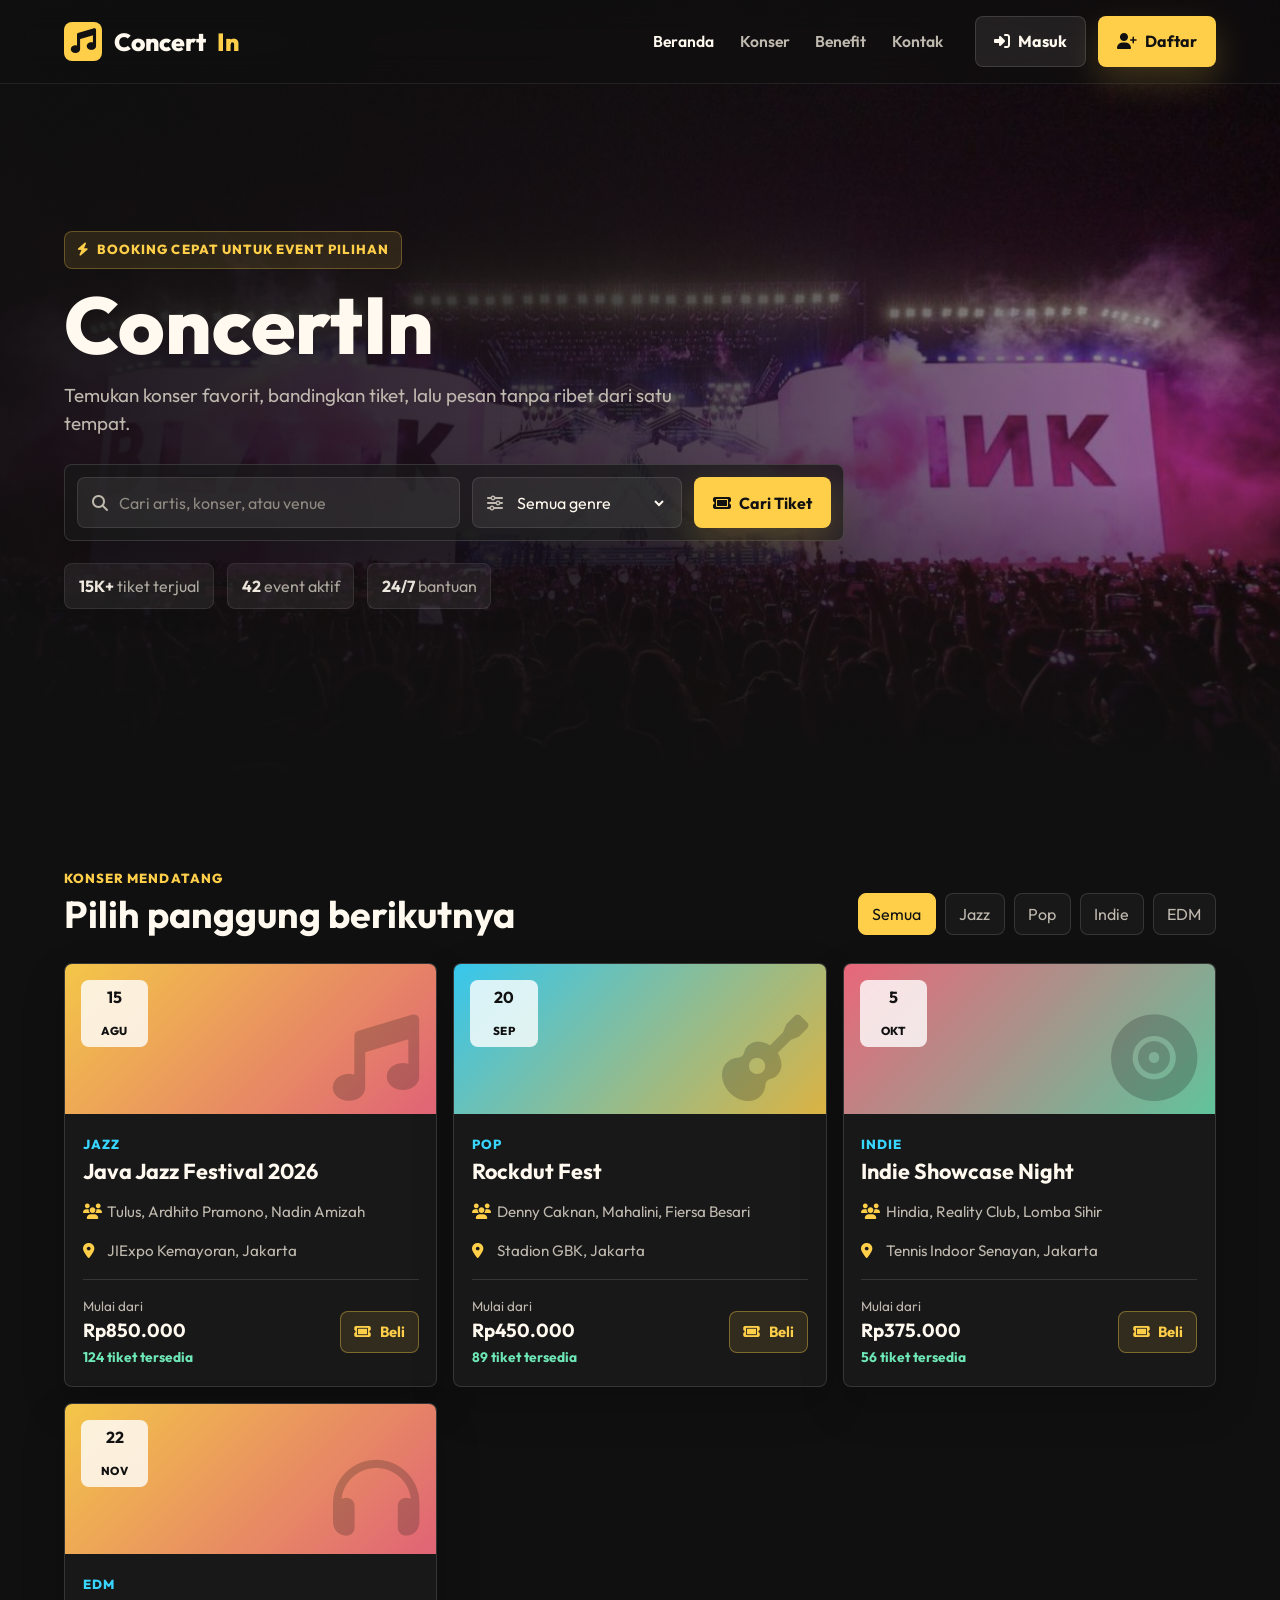
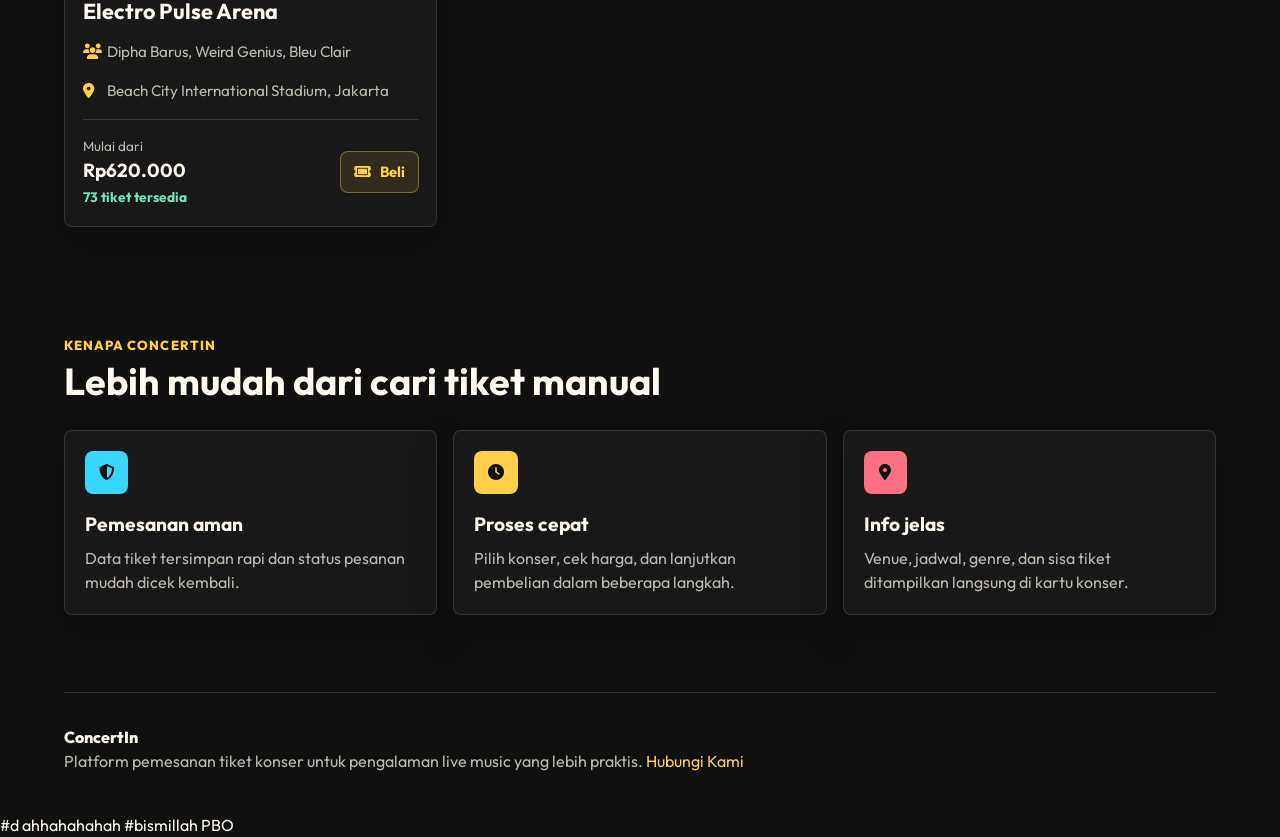
==== commit 97832128: "finale" ====
--- a/frontend/index.html
+++ b/frontend/index.html
@@ -1,13 +1,16 @@
 <!DOCTYPE html>
 <html lang="id">
+
 <head>
     <meta charset="UTF-8">
     <meta name="viewport" content="width=device-width, initial-scale=1.0">
-    <meta name="description" content="ConcertIn membantu kamu menemukan dan memesan tiket konser dengan cepat, aman, dan nyaman.">
+    <meta name="description"
+        content="ConcertIn membantu kamu menemukan dan memesan tiket konser dengan cepat, aman, dan nyaman.">
     <title>ConcertIn | Tiket Konser Favoritmu</title>
     <link rel="stylesheet" href="styles.css">
     <link rel="stylesheet" href="https://cdnjs.cloudflare.com/ajax/libs/font-awesome/6.4.0/css/all.min.css">
 </head>
+
 <body data-page="home">
     <nav class="site-nav" id="navbar">
         <a href="index.html" class="logo" aria-label="ConcertIn">
@@ -118,11 +121,14 @@
 
     <footer id="contact">
         <span>ConcertIn</span>
-        <p>Platform pemesanan tiket konser untuk pengalaman live music yang lebih praktis. <a href="contact.html">Hubungi Kami</a></p>
+        <p>Platform pemesanan tiket konser untuk pengalaman live music yang lebih praktis. <a
+                href="contact.html">Hubungi Kami</a></p>
     </footer>
 
     <script src="script.js"></script>
 </body>
+
 </html>
 
-#ahhaha+#d ahhahahahah
+#bismillah PBO
